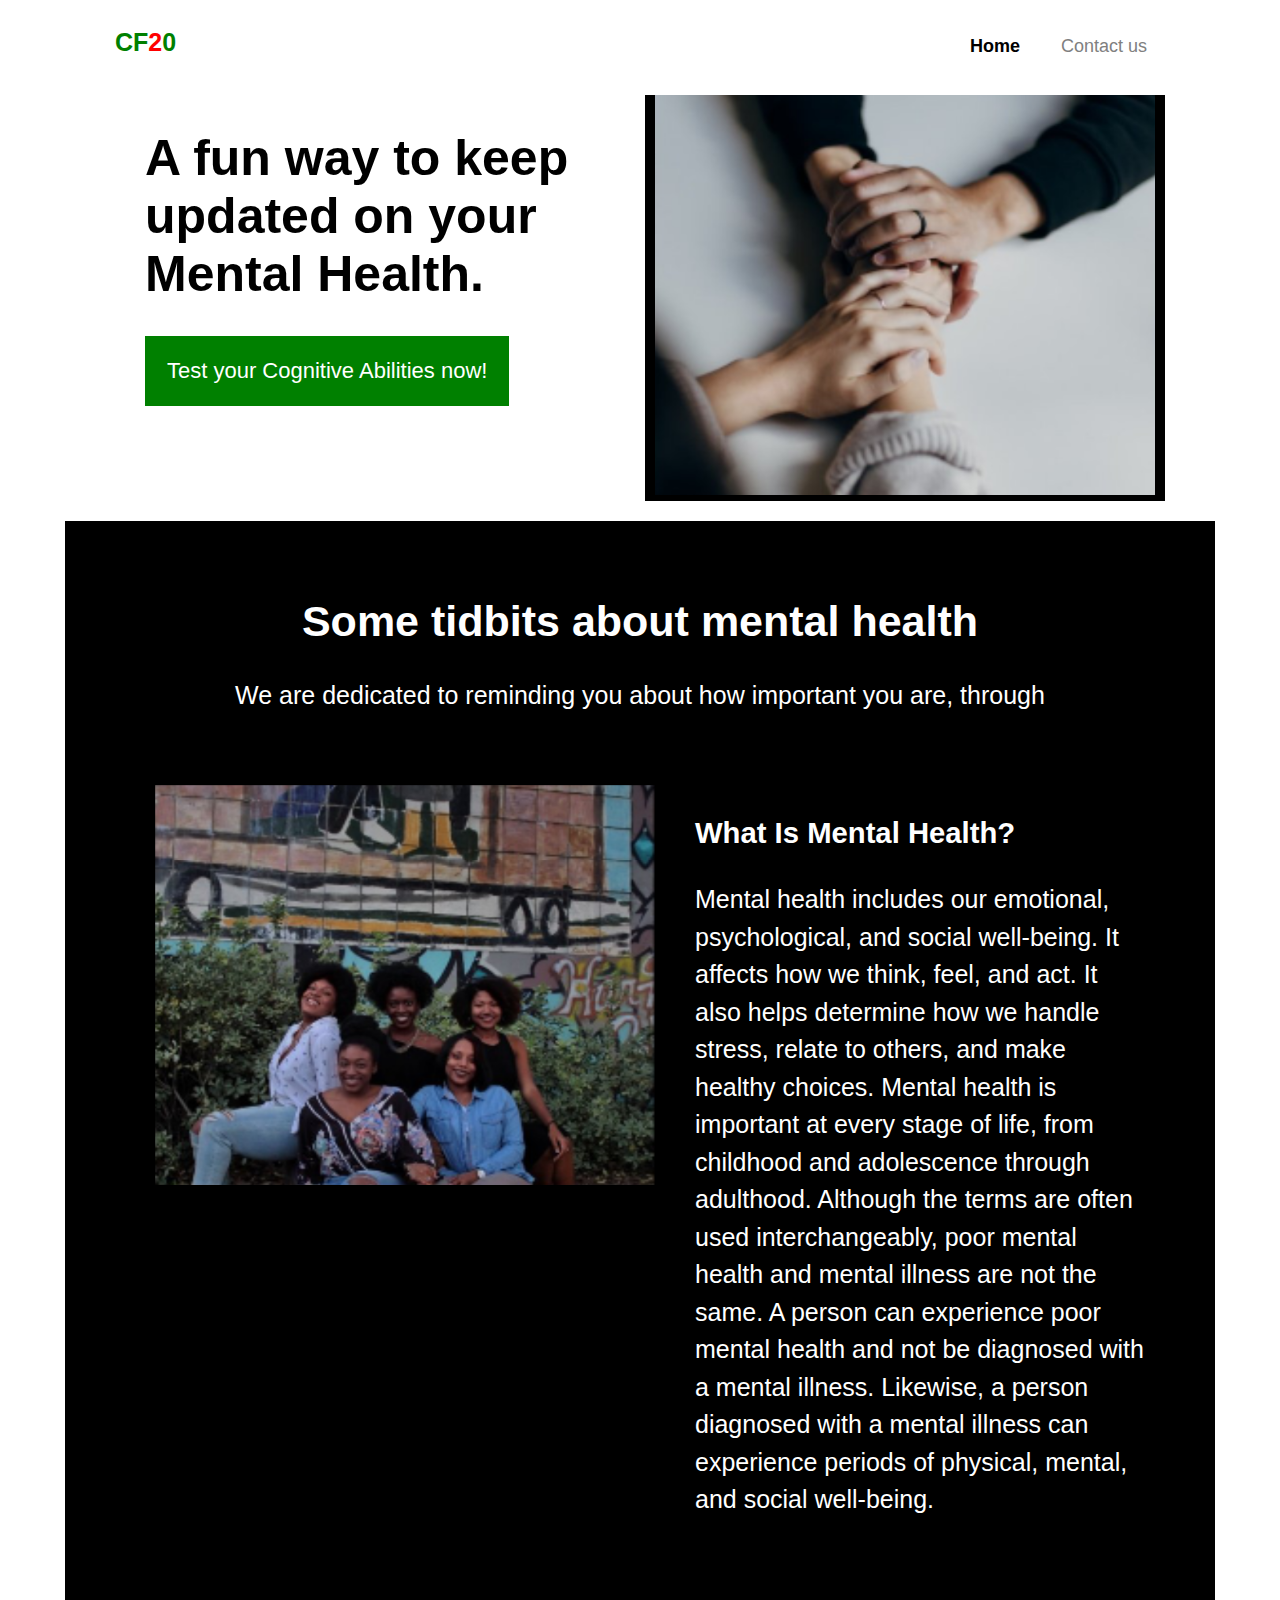
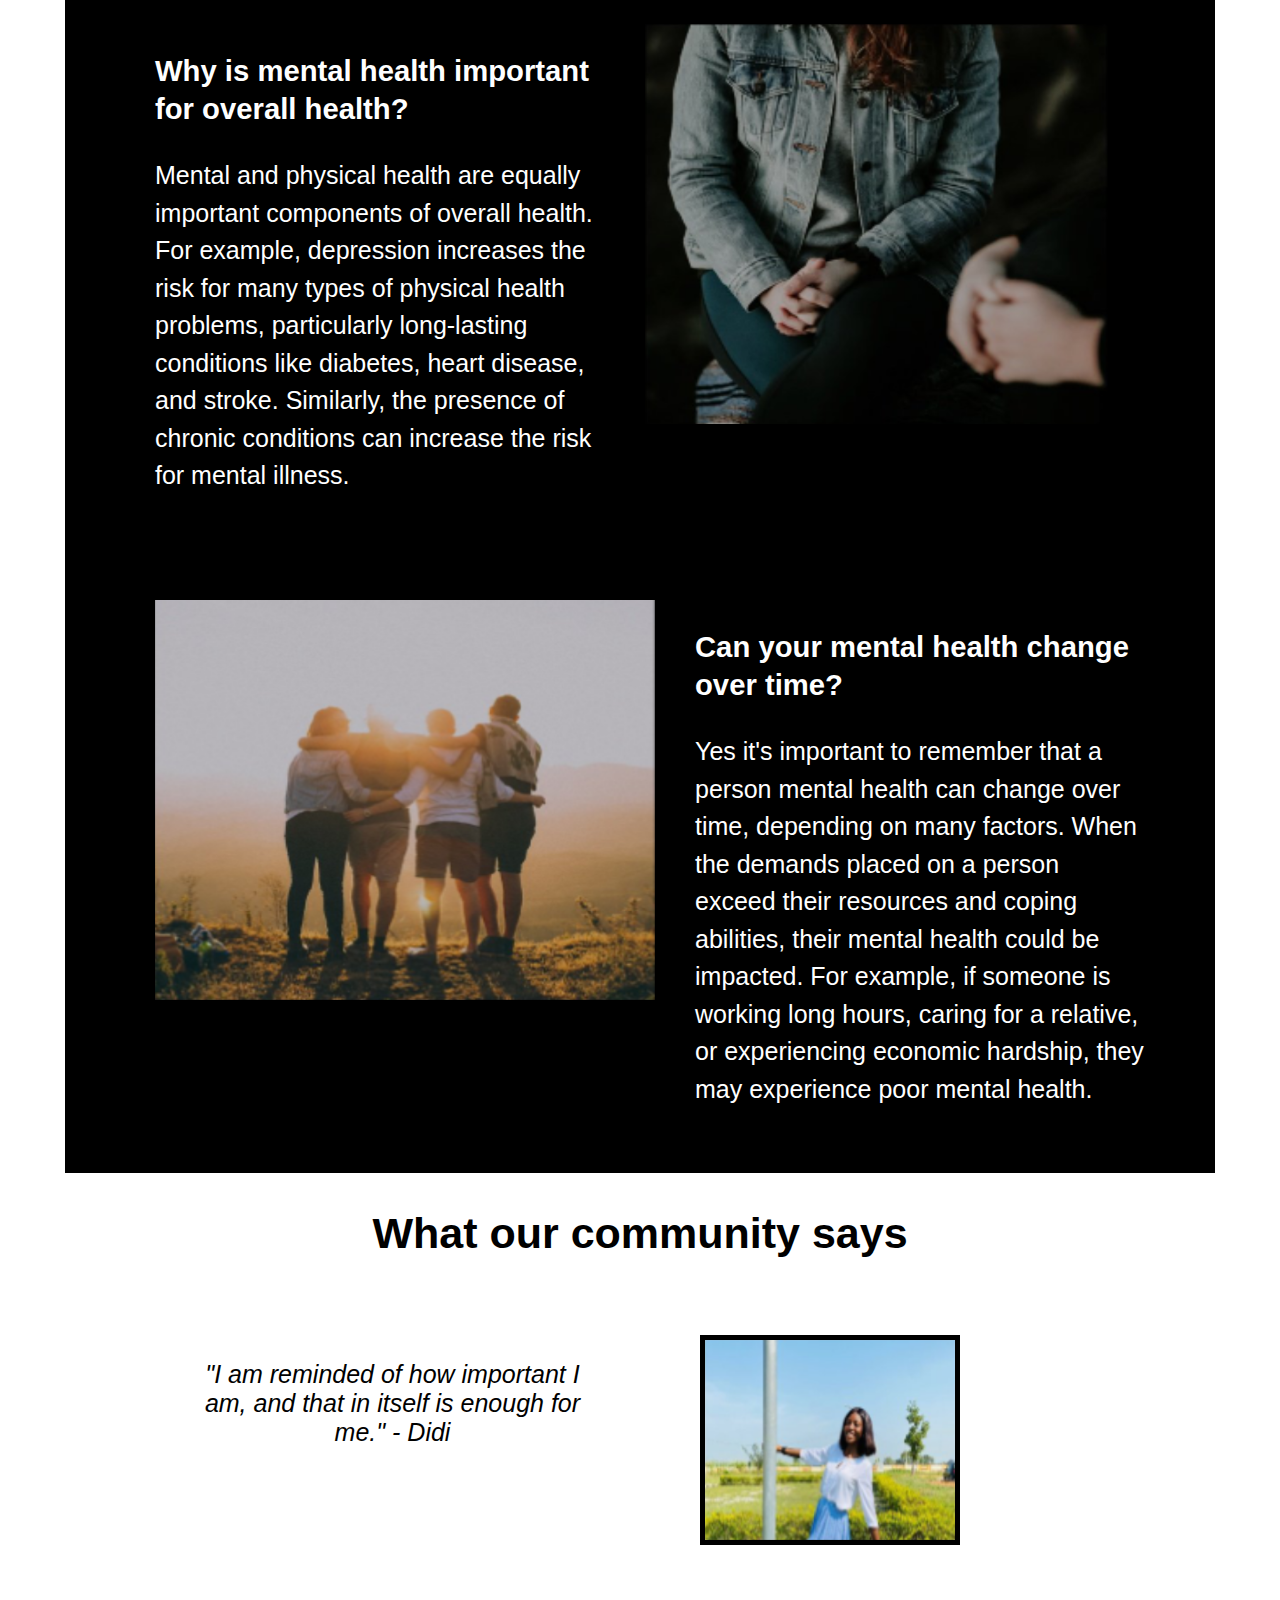
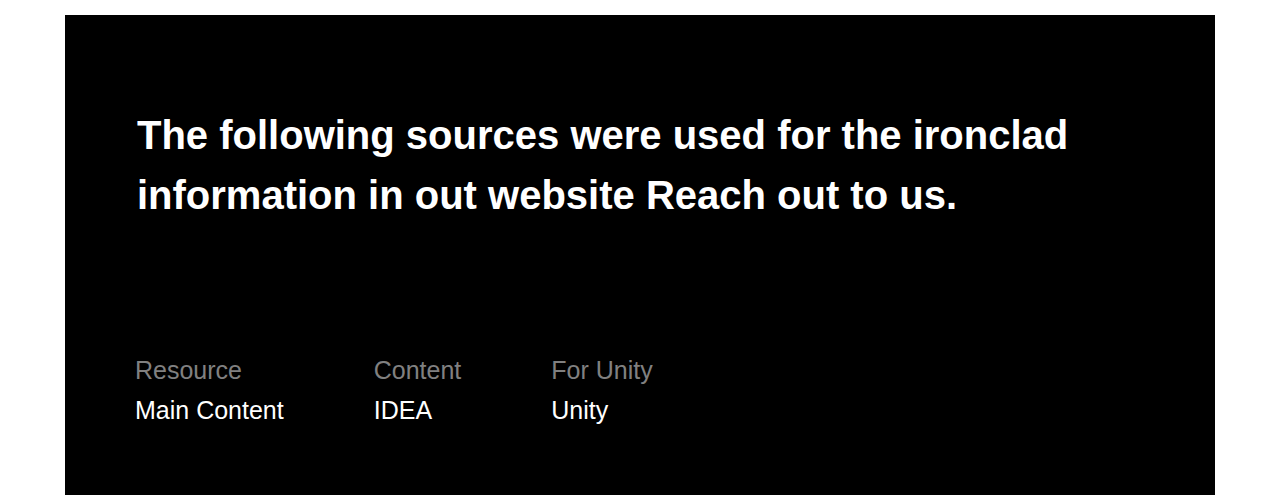
==== index.html @ 5b13e4c3 "Update index.html" ====
<!DOCTYPE html>
<html lang="en">
<head>
    <meta charset="UTF-8">
    <meta http-equiv="X-UA-Compatible" content="IE=edge">
    <meta name="viewport" content="width=device-width, initial-scale=1.0">
    <link rel="stylesheet" href="style.css">
    <title>Mental health Webpage</title>
</head>
<body>
    <!-- just basic comment for branch testing-->
    <div id="container">
        <div id="white-background">
            <!--beginning of nav-->
            <nav>
                <p  id="logo">CF<span style="color: red;">2</span>0</p>
                <ul>
                    <li><a href="#" target="_blank" id="trgt">Home</a> </li>
                    <li><a href="#" target="_blank">Contact us</a> </li>
                </ul>
            </nav> 
            <!--end of nav-->
            <!--header-->
            <header>
                <article>
                    <h1>A fun way to
                        keep updated on your<br>
                        Mental Health.</h1>
                    <div class="join-com"> <a href="# link here " target="_blank"><p> Test your Cognitive Abilities now! </p> </a></div>
                </article>
                <article class="black"> <img src="images/peoplehands.png" alt=""></article>
            </header>
            <!--header end-->
        </div>
       <main>
            <!--fist section-->
            <div id="first-section">
                <h2>Some tidbits about mental health</h2>
                <p> We are dedicated to reminding you about how important you are, through</p>
            </div>
            <!--end of first section-->
            <!--second section-->
            <section>
                <article>
                    <img src="images/people.png" alt="people together">
                </article>
                <article>
                    <h3>What Is Mental Health?</h3>
                <p> Mental health includes our emotional, psychological, and social well-being. It affects how we think, feel, and act. It also helps determine how we handle stress, relate to others, and make healthy choices. Mental health is important at every stage of life, from childhood and adolescence through adulthood. Although the terms are often used interchangeably, poor mental health and mental illness are not the same. A person can experience poor mental health and not be diagnosed with a mental illness. Likewise, a person diagnosed with a mental illness can experience periods of physical, mental, and social well-being. </p>
                </article>
            </section>
            <!--end of second section-->
            <!--third section-->
            <section>
                <article>
                    <h3> Why is mental health important for overall health?</h3>
                    <p> Mental and physical health are equally important components of overall health. For example, depression increases the risk for many types of physical health problems, particularly long-lasting conditions like diabetes, heart disease, and stroke. Similarly, the presence of chronic conditions can increase the risk for mental illness.</p>
                </article>
                <article>
                    <img src="images/hand.png" alt="people laughing">
                </article>
            </section>
            <!--end of third section-->
            <!--fourth section-->
            <section>
                <article>
                    <img src="images/sunshine people.png" alt="people together in sunrise">
                </article>
                <article>
                    <h3>Can your mental health change over time?</h3>
                <p>Yes it's important to remember that a person mental health can change over time, depending on many factors. When the demands placed on a person exceed their resources and coping abilities, their mental health could be impacted. For example, if someone is working long hours, caring for a relative, or experiencing economic hardship, they may experience poor mental health.</p>
                </article>
            </section>
            <!--end of fourth section-->
            </main>
            <!--begining of fifth section-->
            <div id="fifth-section">
                <h2> What our community says</h2> <br>
                <section>
                    <article>
                        <blockquote>
                            <p> <em> "I am reminded of how important I am, and that in itself is enough for me." - Didi</em></p>
                        </blockquote>
                    </article>
                    <article>
                        <div id="small-black">
                            <img src="images/girl.png" alt="girl">
                        </div>
                    </article>
                </section>
            </div>
            <!--end of fifth-section-->
            <!--footer-->
            <footer>
                <form action="#">
                    <legend>
                        <p>The following sources were used for the ironclad information in out website
                        Reach out to us.</p> </legend>
                        
                </form>
                <section>
                    <article>
                        <ul>
                            <li id="grey">Resource</li>
                            <li><a href="https://www.cdc.gov/">Main Content</a></li>
                        </ul>
                    </article>
                    <article>
                        <ul>
                            <li id="grey">Content</li>
                            <li><a href="https://humanbenchmark.com/"> IDEA </a></li>
                        </ul>
                    </article>
                    <article>
                        <ul>
                            <li id="grey">For Unity</li> 
                            <li><a href="https://unity.com/" target = "_blank"  onMouseOver="this.style.color='#0F0'" onMouseOut="this.style.color='#00F'">Unity</a></li>
                        </ul>
                    </article>
                </section>
            </footer>
    </div>
</body>
</html>
---- style.css ----
*
*::before
*::after{
    padding: 0;
    margin: 0;
}

#container{
    width: 1150px;
    margin:auto;
    background-color: white;
    font-family: Helvetica, Arial, sans-serif;
    font-size: 18px;
    color: black;
}
nav{
    display: flex;
    justify-content: space-between;
    font-size: 18px;
    color: green;
    padding: 0px 50px;
}
#logo{
    font-weight: bolder;
    font-size: 25px;
    margin: 20px 0 0 0;
}
nav ul{
    padding: 10px 0 0 0;
    list-style: none;
}
nav li{
    display: inline;
    padding: 1em;
}
a{
    text-decoration: none;
    color: grey;
}
nav a:hover{
    color: black;
}
#trgt{
    color: black;
    font-weight:bold;
}
.join-com p{
    color: white;
    background-color: green;
    padding: 1em;
    margin-right:1em ;
    width: fit-content;
}

.join-com p:hover{
    background-color: rgb(3, 83, 3);
}

header{
    display: flex;
    font-size: 22px;
    padding:20px 50px 20px 70px ;
}
img{
    width: 500px;
    height: 400px;
}
header article{
    padding: 0 10px;
}
h1{
    font-size: 50px;  
}
.black{
    height: fit-content;
    background-color: black;
}
main{
    width: 1150px;
    background-color: black;
    color: white;
    font-size: 25px;
    padding-top: 30px;
}
#first-section{
    padding: 10px;
    text-align: center;
}
h2{
    font-size: 43px;
}
section{
    display: flex;
    padding:20px 50px 20px 70px;
}
main article{
    padding: 20px;
    line-height: 1.5em;
}
#fifth-section{
    background-color: white;
    color: black;
    text-align: center;
}
#fifth-section article{
    width: 500px;
    font-size: 25px;
    padding:0 20px 50px 20px;
}
#small-black{
    background-color: black;
    width: fit-content;
    height: fit-content;
    line-height: 0;
    margin-left: 30px;
    padding: 5px;
}
#fifth-section img{
    width: 250px;
    height: 200px;
}
footer{
    width: 1150px;
    background-color: black;
    color: white;
    font-size: 25px;
    padding-top: 30px;
}
form{
    font-size: 40px;
    font-weight: bold;
    line-height: 1.5em;
    padding:20px 50px 20px 70px;
}
input{
    width: 550px;
    height: 50px;
    padding: 0 10px;
}
footer a{
    color: white;
}
footer ul{
    list-style: none;
    line-height: 40px;
    
    padding: 20px 90px 20px 0;
}
#grey{
    color: grey;
}
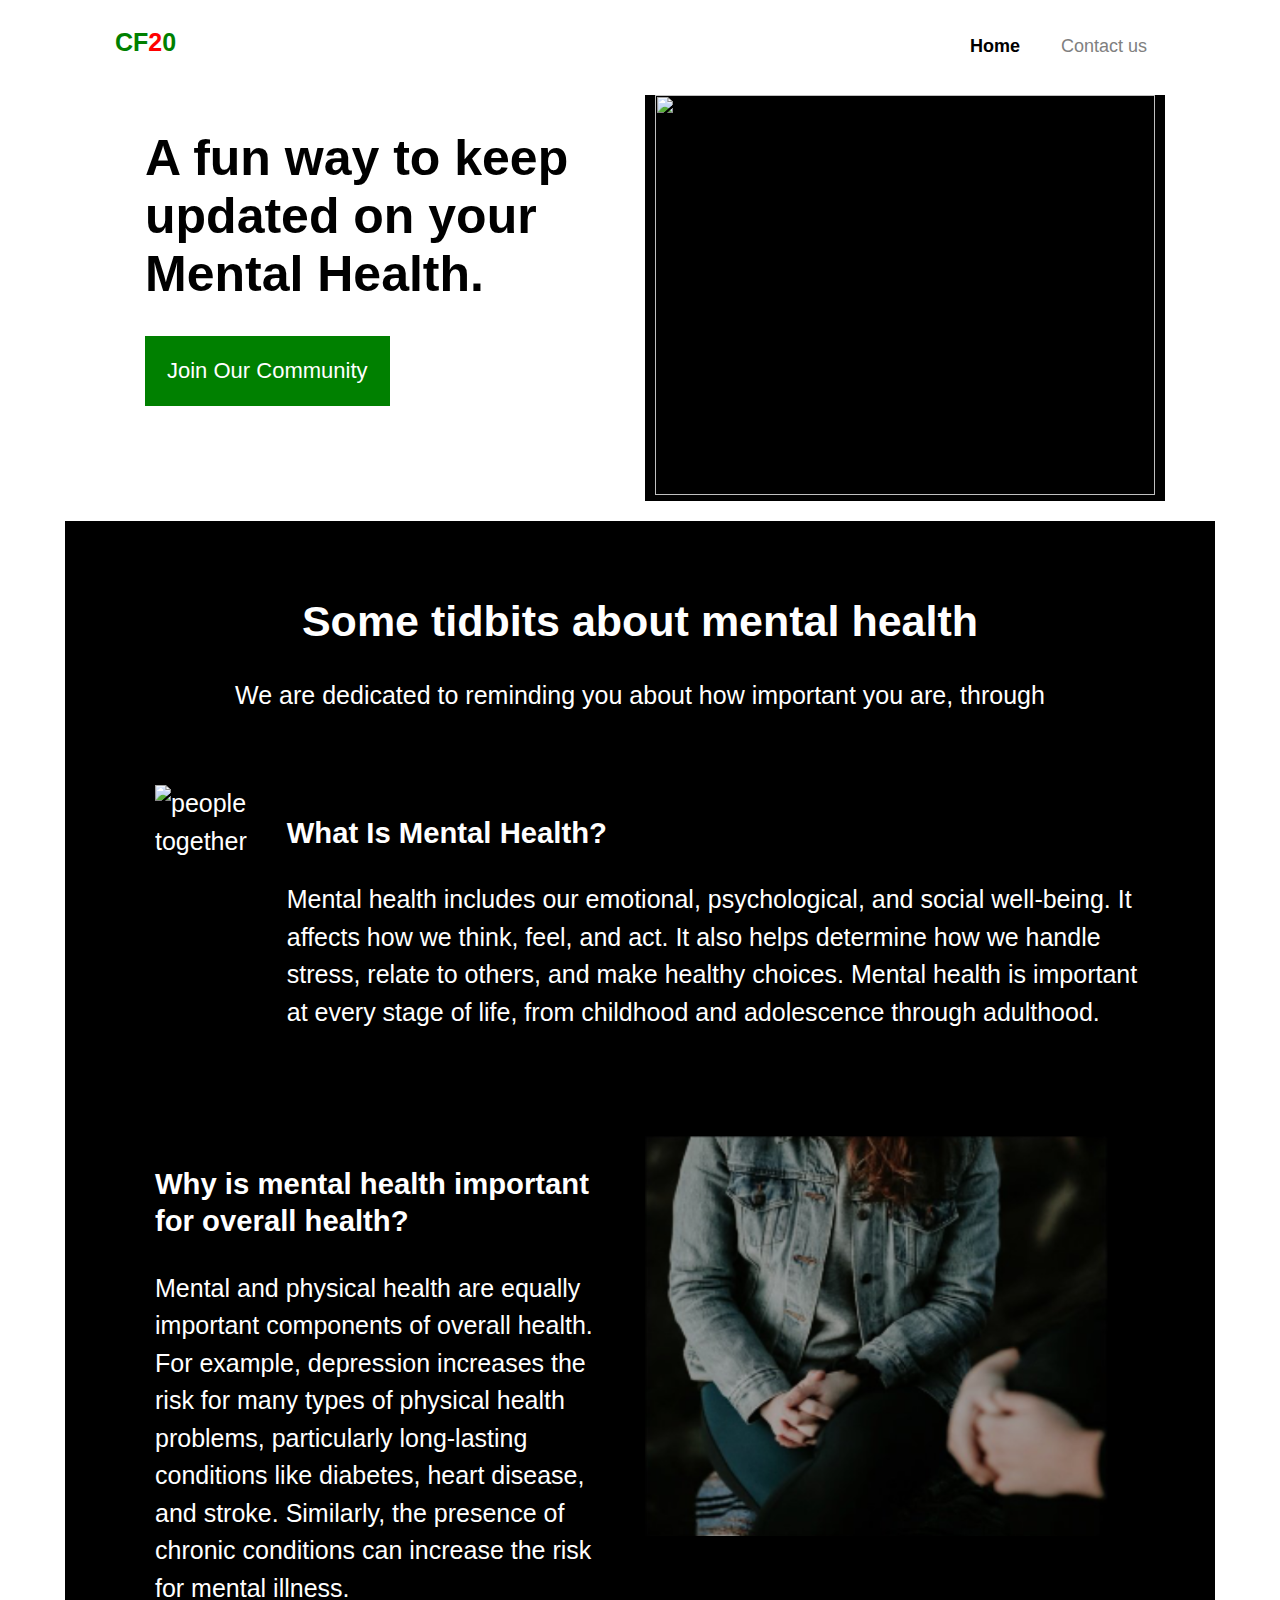
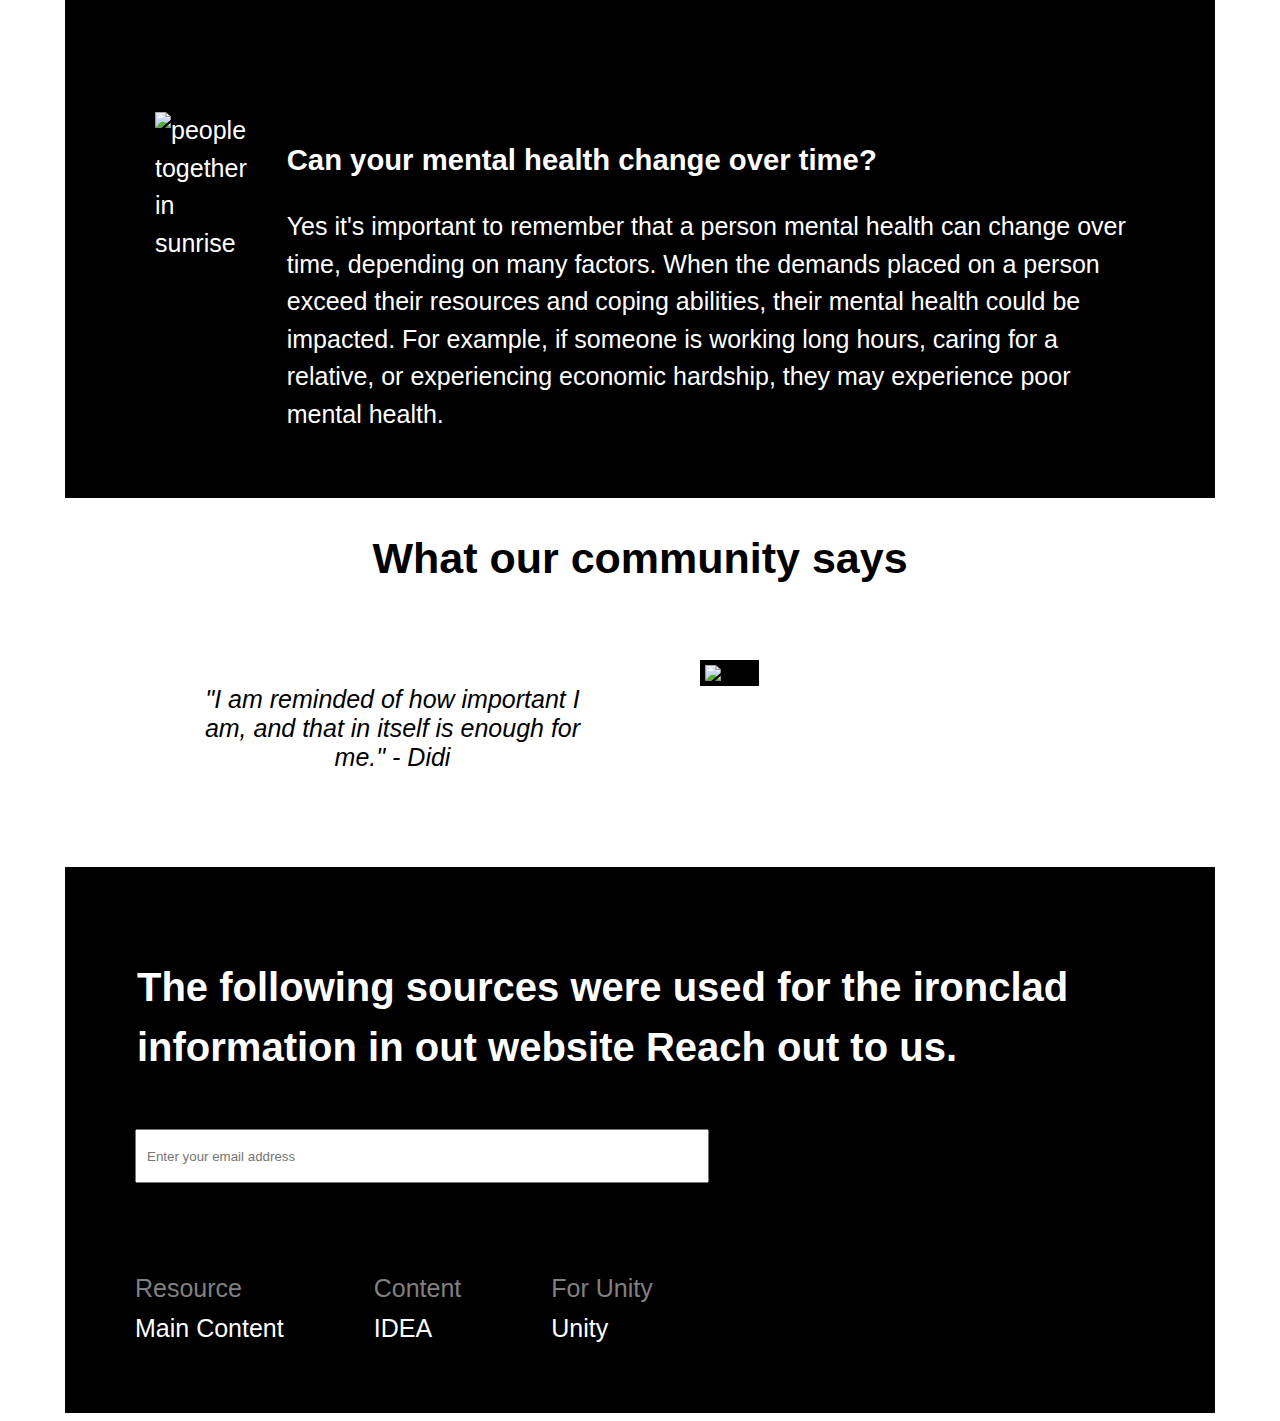
==== commit 4c80a150: "lengerg" ====
--- a/index.html
+++ b/index.html
@@ -5,6 +5,7 @@
     <meta http-equiv="X-UA-Compatible" content="IE=edge">
     <meta name="viewport" content="width=device-width, initial-scale=1.0">
     <link rel="stylesheet" href="style.css">
+    <link rel="stylesheet" type="text/css" href="animate.css">
     <title>Mental health Webpage</title>
 </head>
 <body>
@@ -26,7 +27,7 @@
                     <h1>A fun way to
                         keep updated on your<br>
                         Mental Health.</h1>
-                    <div class="join-com"> <a href="# link here " target="_blank"><p> Test your Cognitive Abilities now! </p> </a></div>
+                    <div class="join-com"> <a href="# link here " target="_blank"><p> Join Our Community</p> </a></div>
                 </article>
                 <article class="black"> <img src="images/peoplehands.png" alt=""></article>
             </header>
@@ -42,11 +43,11 @@
             <!--second section-->
             <section>
                 <article>
-                    <img src="images/people.png" alt="people together">
+                    <img src="images/images.webp" alt="people together">
                 </article>
                 <article>
                     <h3>What Is Mental Health?</h3>
-                <p> Mental health includes our emotional, psychological, and social well-being. It affects how we think, feel, and act. It also helps determine how we handle stress, relate to others, and make healthy choices. Mental health is important at every stage of life, from childhood and adolescence through adulthood. Although the terms are often used interchangeably, poor mental health and mental illness are not the same. A person can experience poor mental health and not be diagnosed with a mental illness. Likewise, a person diagnosed with a mental illness can experience periods of physical, mental, and social well-being. </p>
+                <p> Mental health includes our emotional, psychological, and social well-being. It affects how we think, feel, and act. It also helps determine how we handle stress, relate to others, and make healthy choices. Mental health is important at every stage of life, from childhood and adolescence through adulthood. </p>
                 </article>
             </section>
             <!--end of second section-->
@@ -96,7 +97,7 @@
                     <legend>
                         <p>The following sources were used for the ironclad information in out website
                         Reach out to us.</p> </legend>
-                        
+                        <input type="text" name="email" id="email" placeholder="Enter your email address">
                 </form>
                 <section>
                     <article>
@@ -113,8 +114,8 @@
                     </article>
                     <article>
                         <ul>
-                            <li id="grey">For Unity</li> 
-                            <li><a href="https://unity.com/" target = "_blank"  onMouseOver="this.style.color='#0F0'" onMouseOut="this.style.color='#00F'">Unity</a></li>
+                            <li id="grey">For Unity</li>
+                            <li><a href="https://unity.com/">Unity</a></li>
                         </ul>
                     </article>
                 </section>
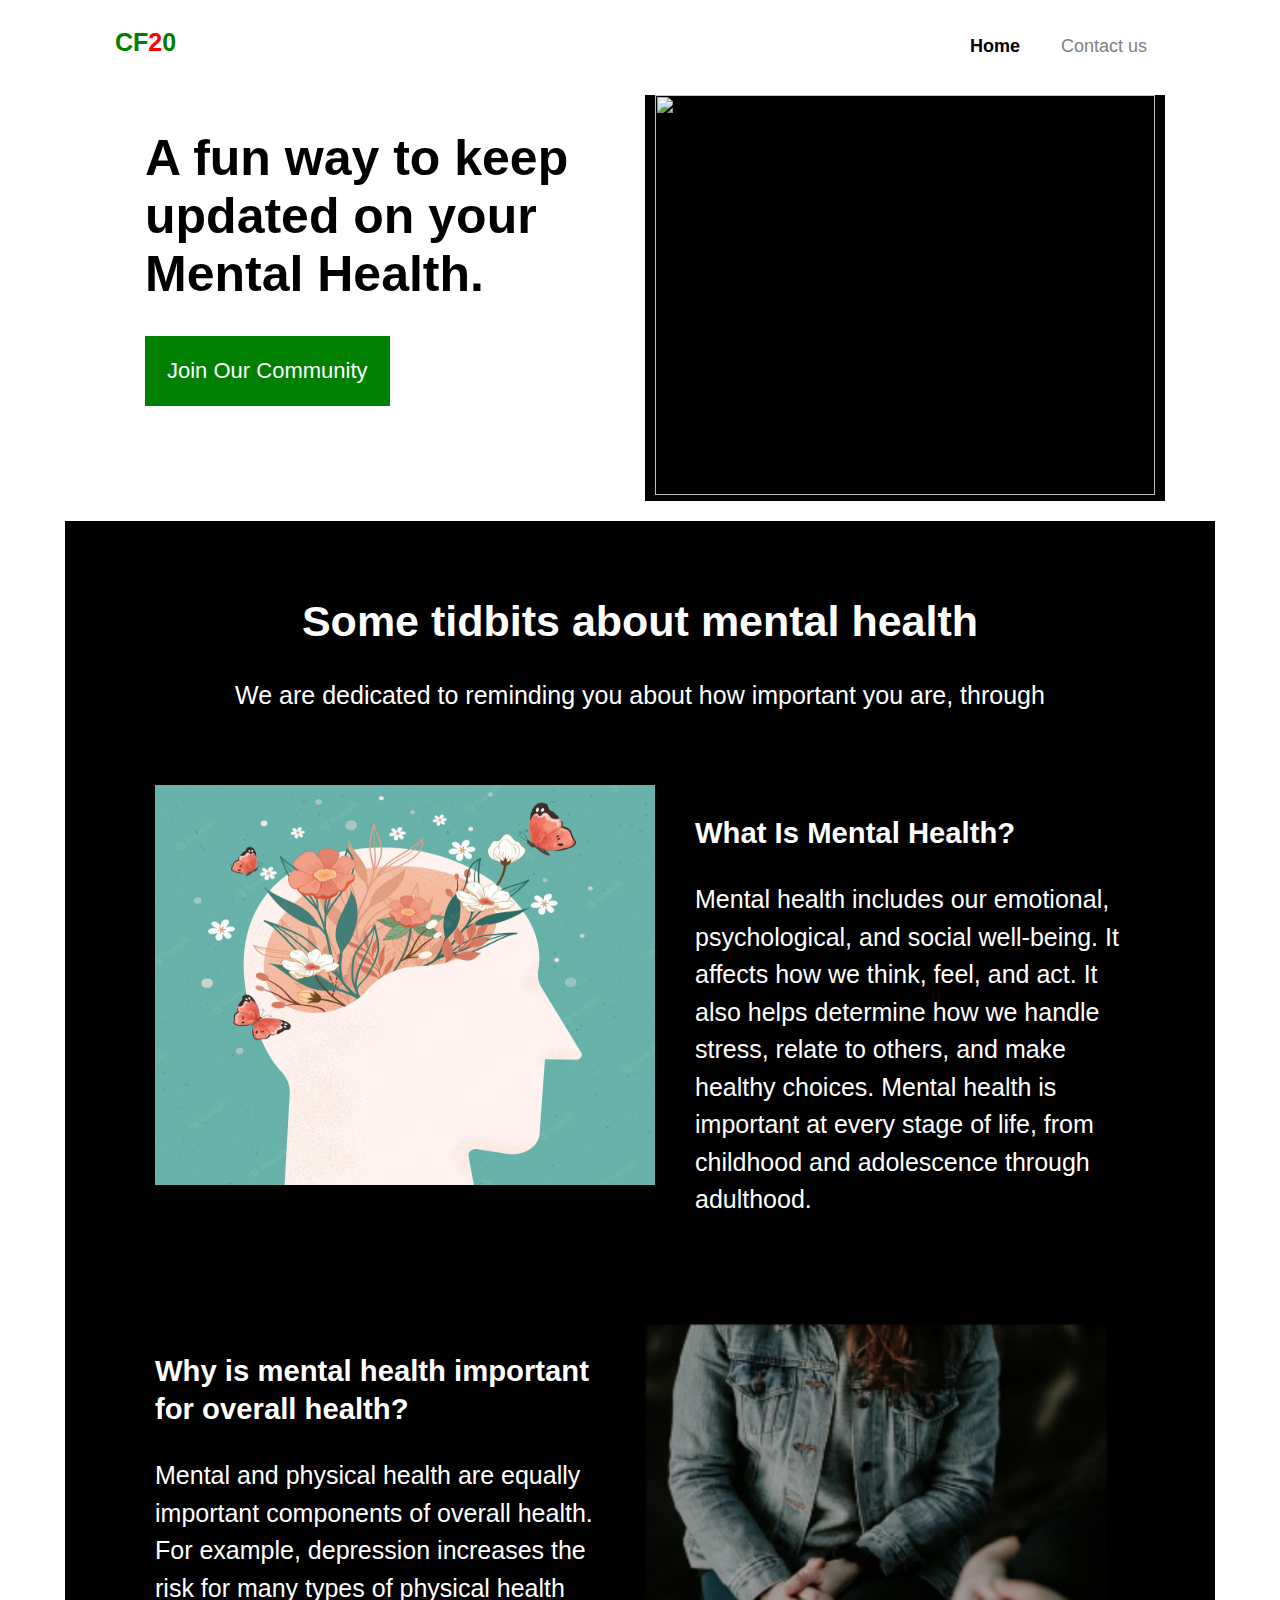
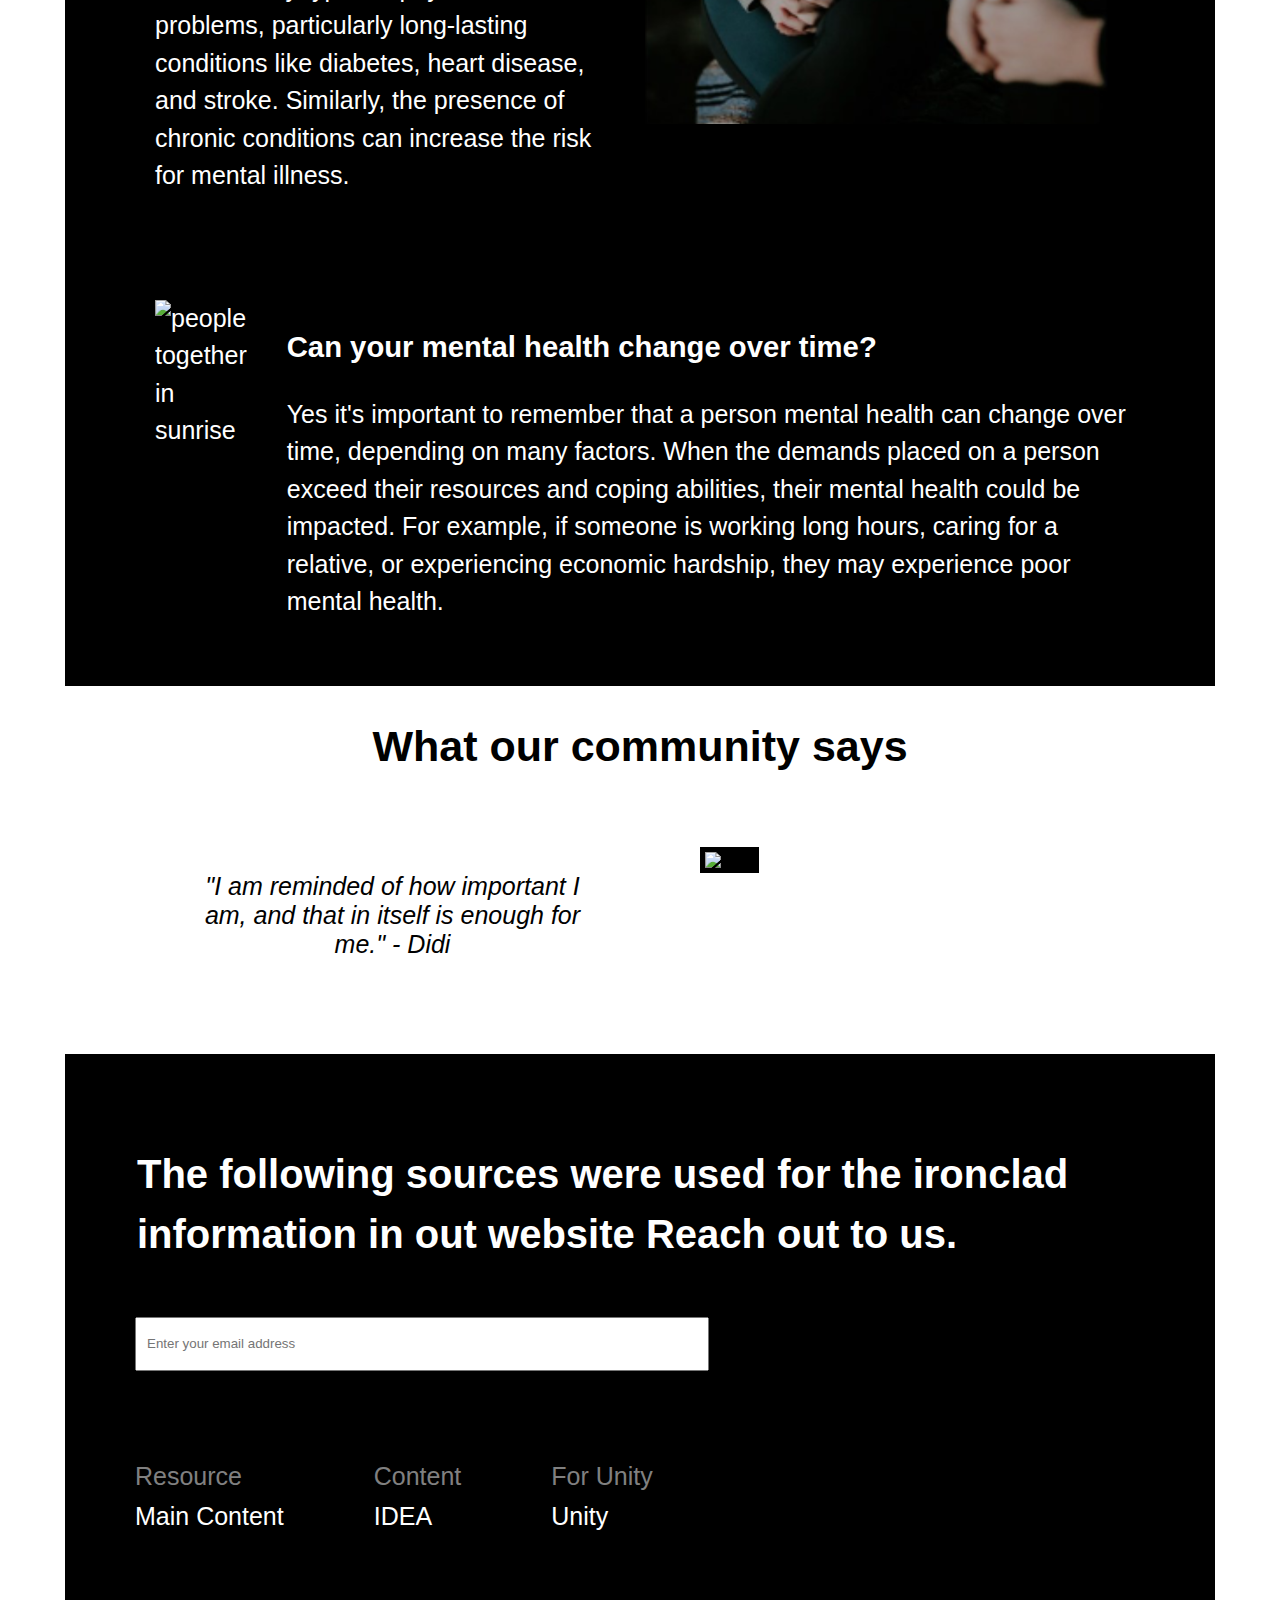
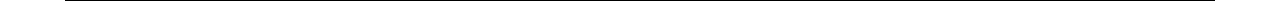
==== commit c6918d5c: "Saupt" ====
--- a/index.html
+++ b/index.html
@@ -29,7 +29,7 @@
                         Mental Health.</h1>
                     <div class="join-com"> <a href="# link here " target="_blank"><p> Join Our Community</p> </a></div>
                 </article>
-                <article class="black"> <img src="images/peoplehands.png" alt=""></article>
+                <article class="black"> <img src="image/istockphoto-1294477039-612x612.jpg" alt=""></article>
             </header>
             <!--header end-->
         </div>
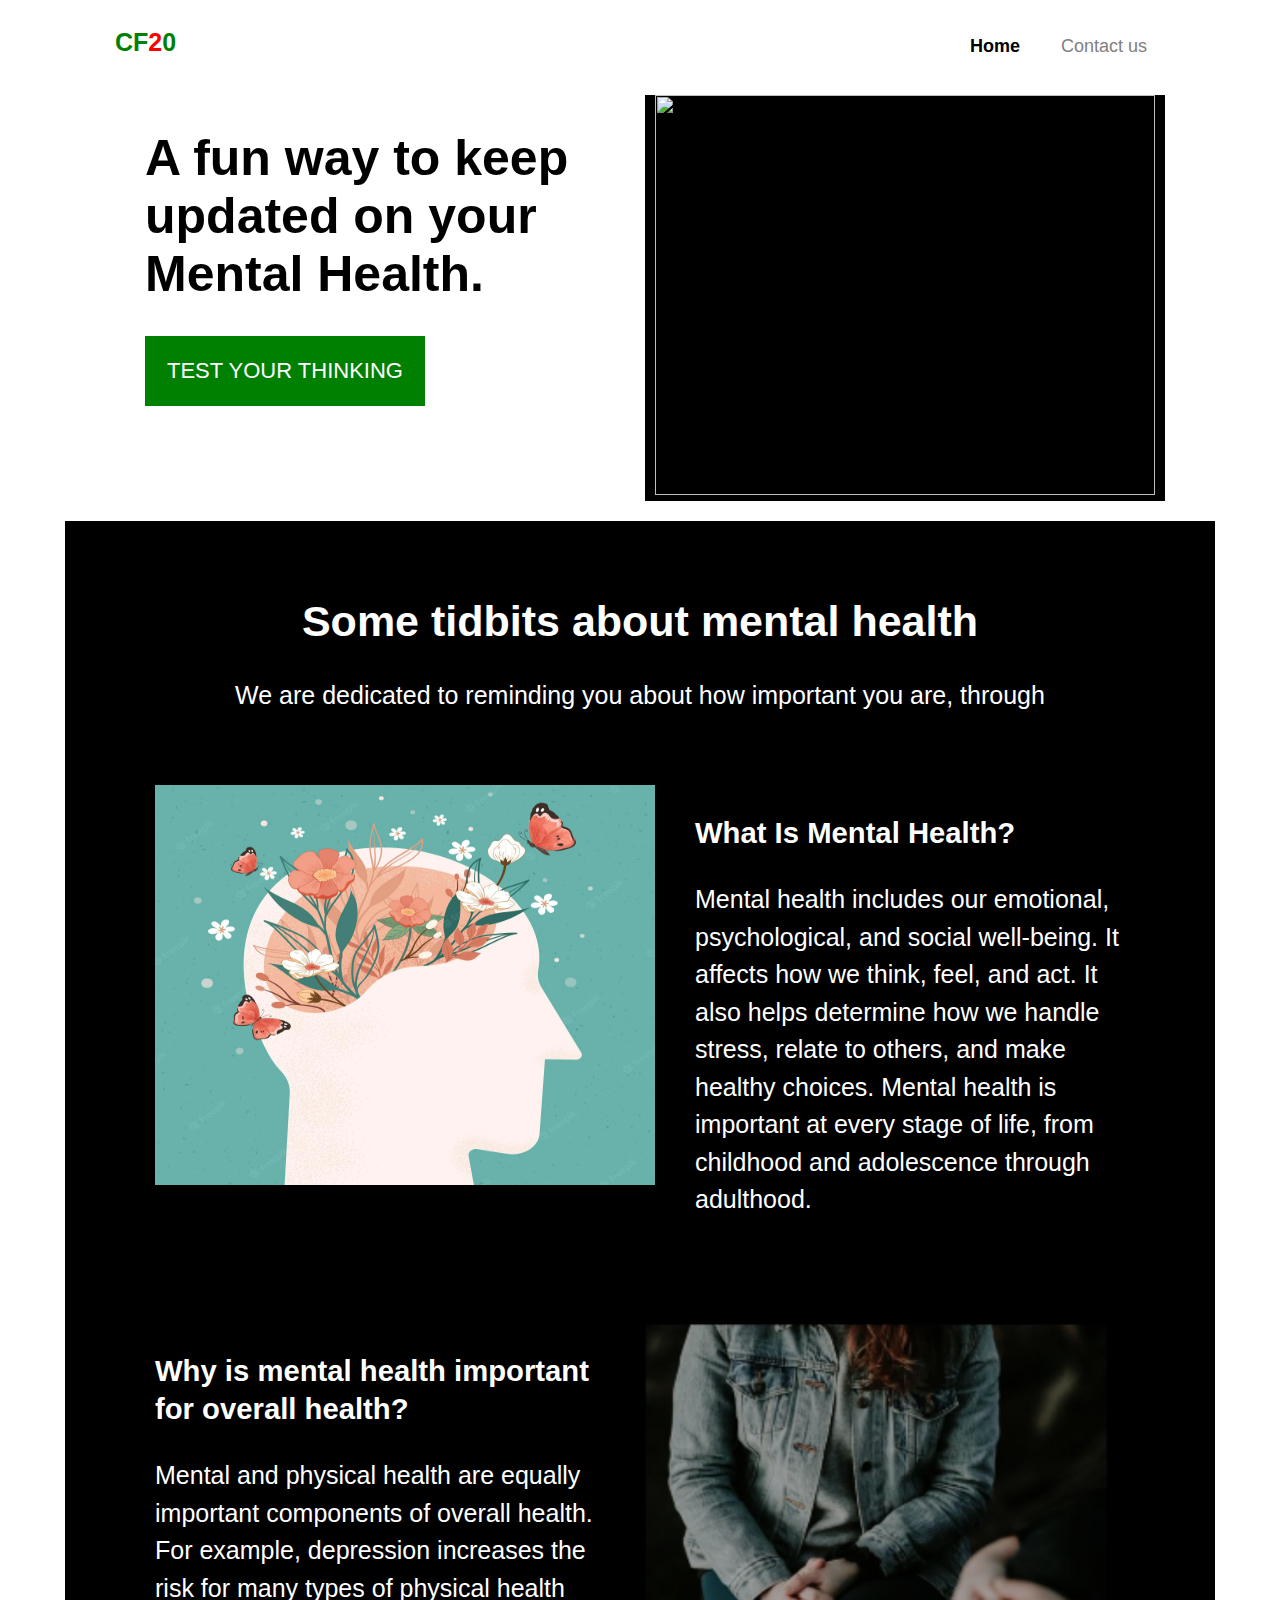
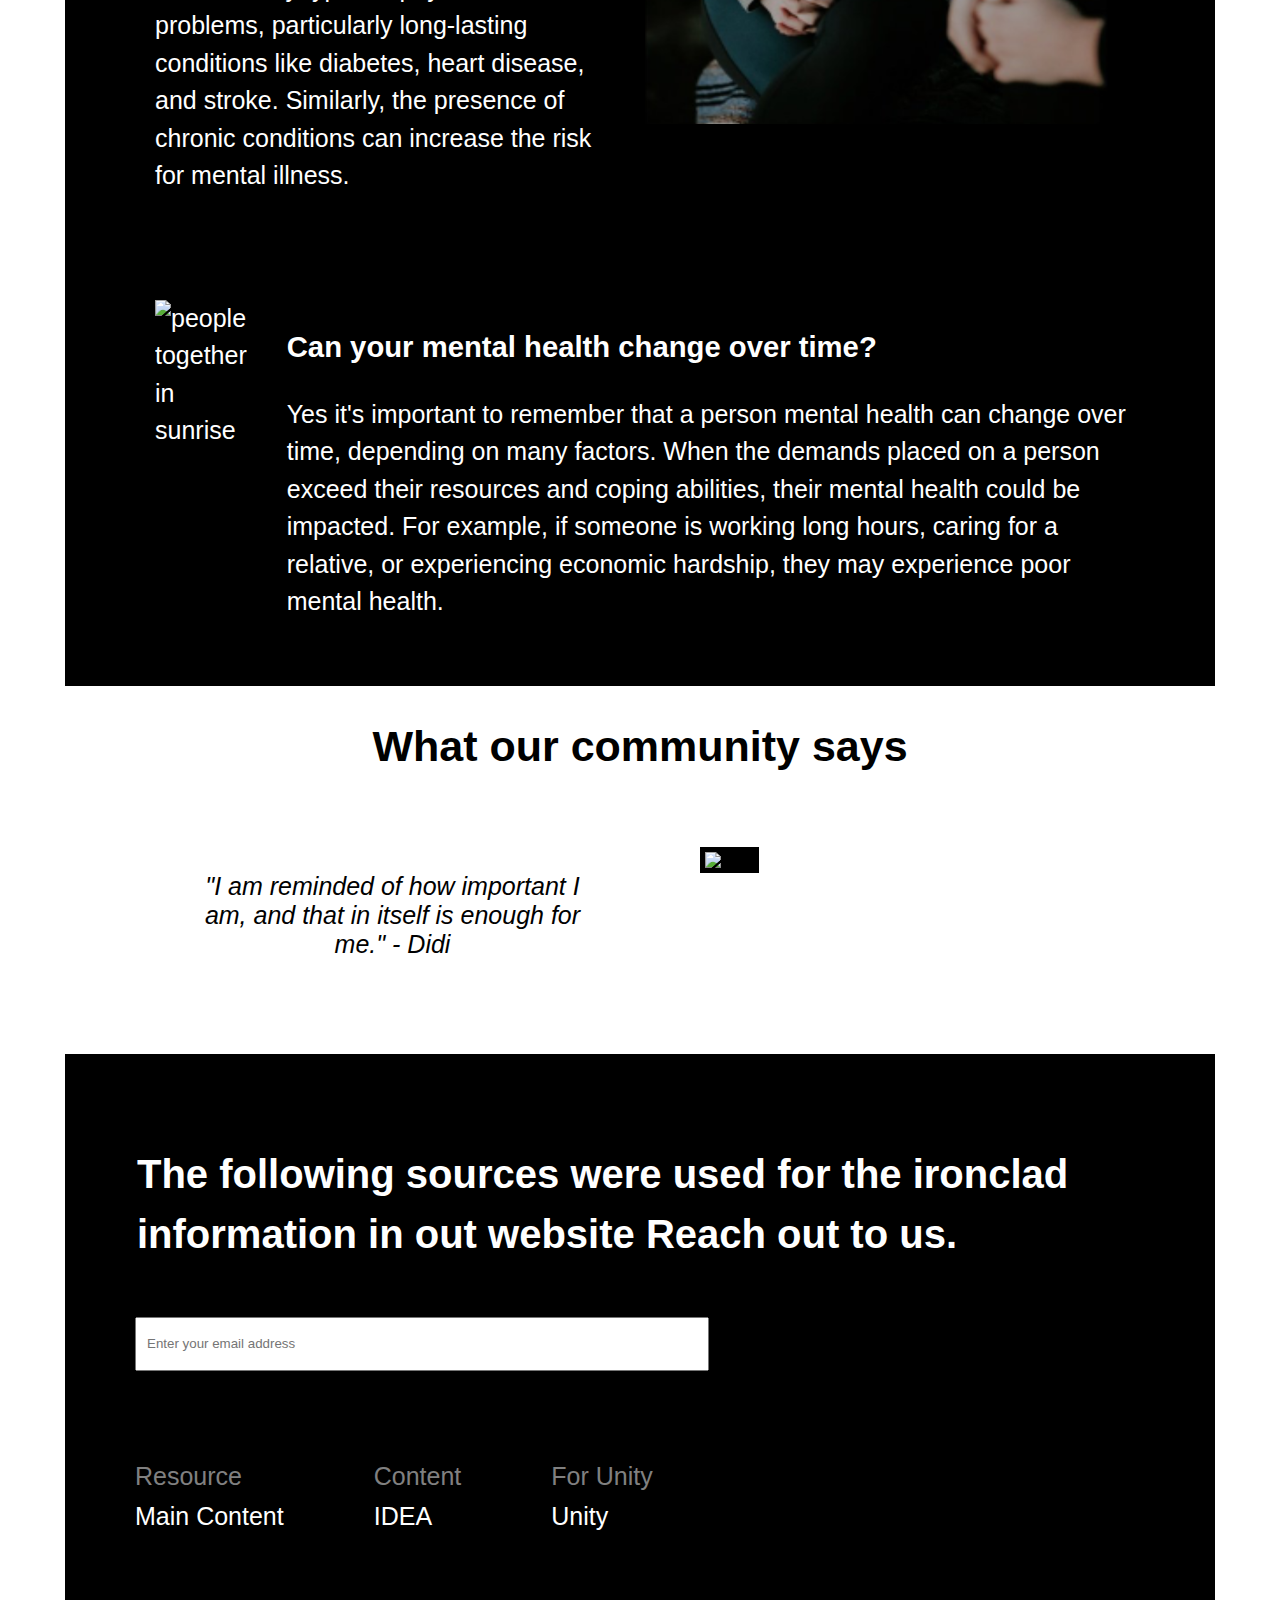
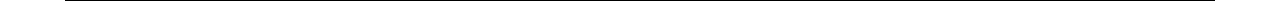
==== commit e28cd99e: "UPT" ====
--- a/index.html
+++ b/index.html
@@ -27,9 +27,9 @@
                     <h1>A fun way to
                         keep updated on your<br>
                         Mental Health.</h1>
-                    <div class="join-com"> <a href="# link here " target="_blank"><p> Join Our Community</p> </a></div>
+                    <div class="join-com"> <a href="# link here " target="_blank"><p> TEST YOUR THINKING</p> </a></div>
                 </article>
-                <article class="black"> <img src="image/istockphoto-1294477039-612x612.jpg" alt=""></article>
+                <article class="black"> <img src="images/istockphoto-1294477039-612x612.jpg alt=""></article>
             </header>
             <!--header end-->
         </div>
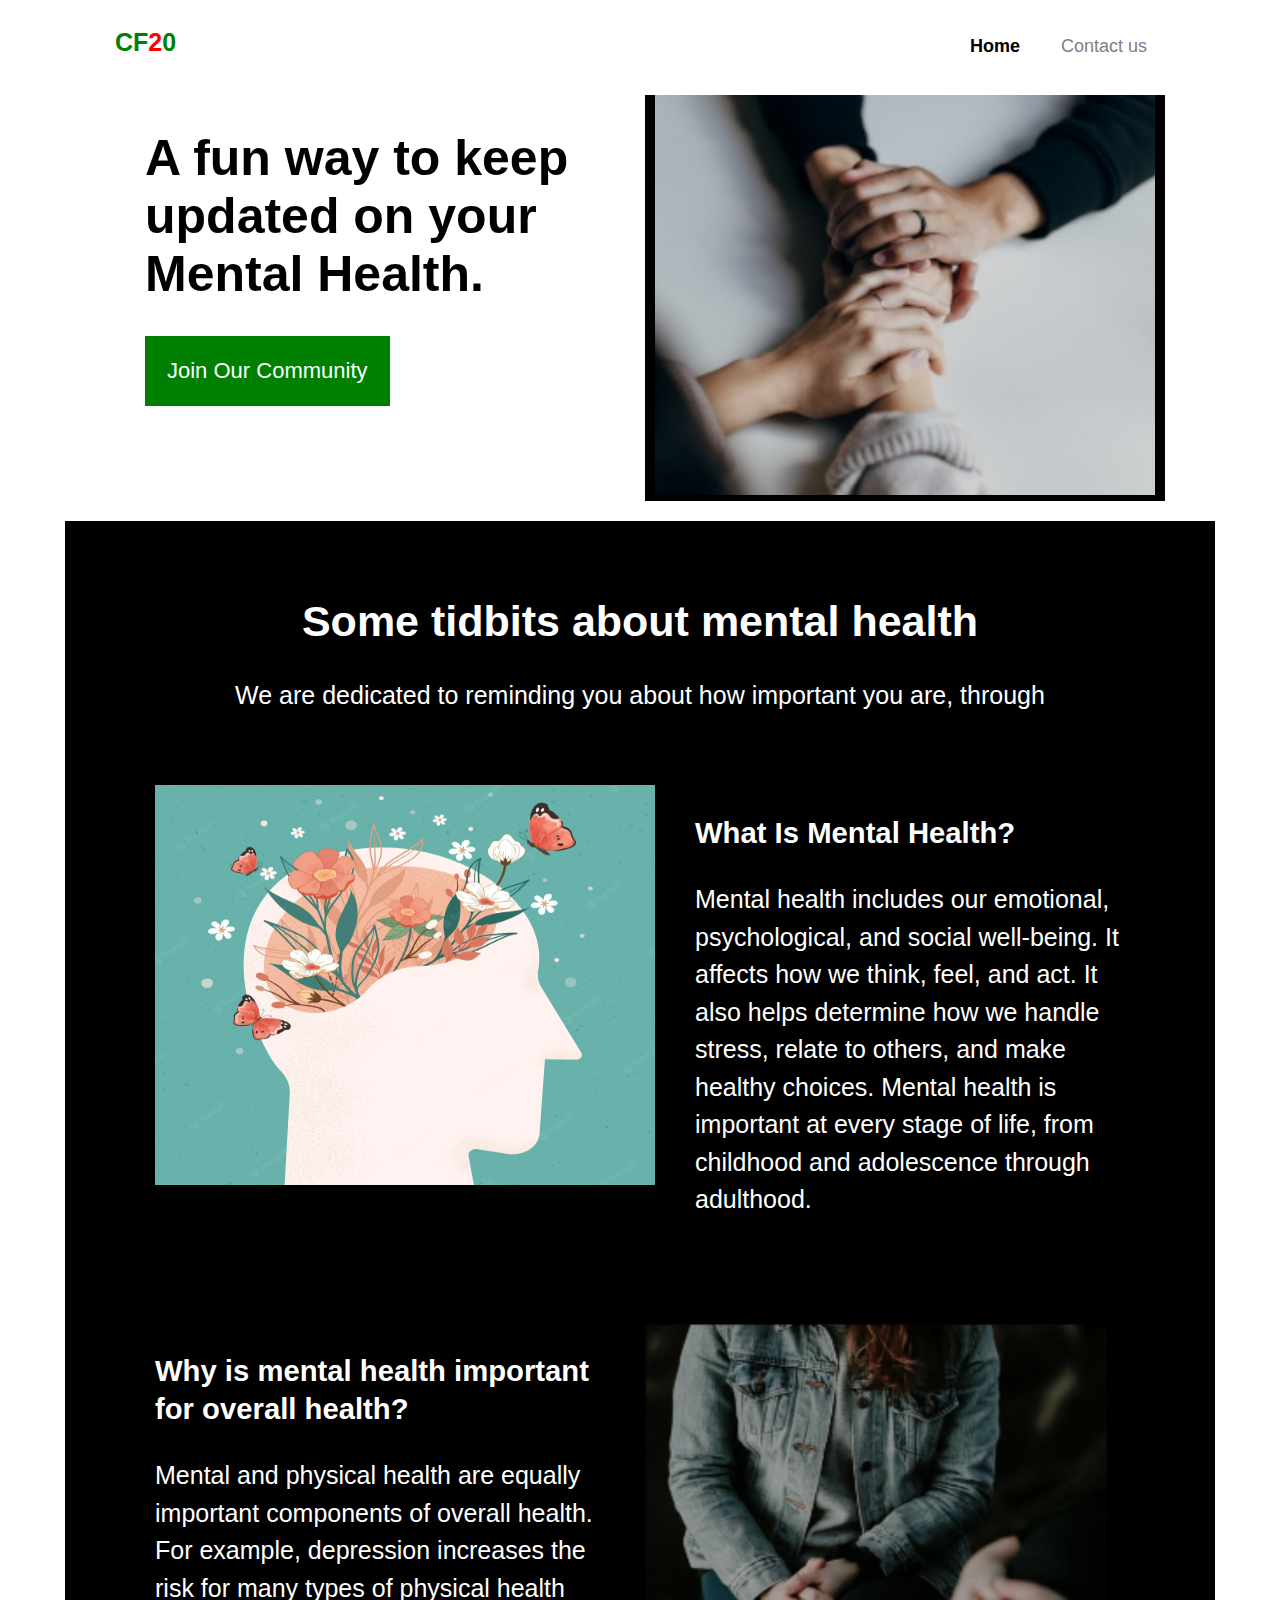
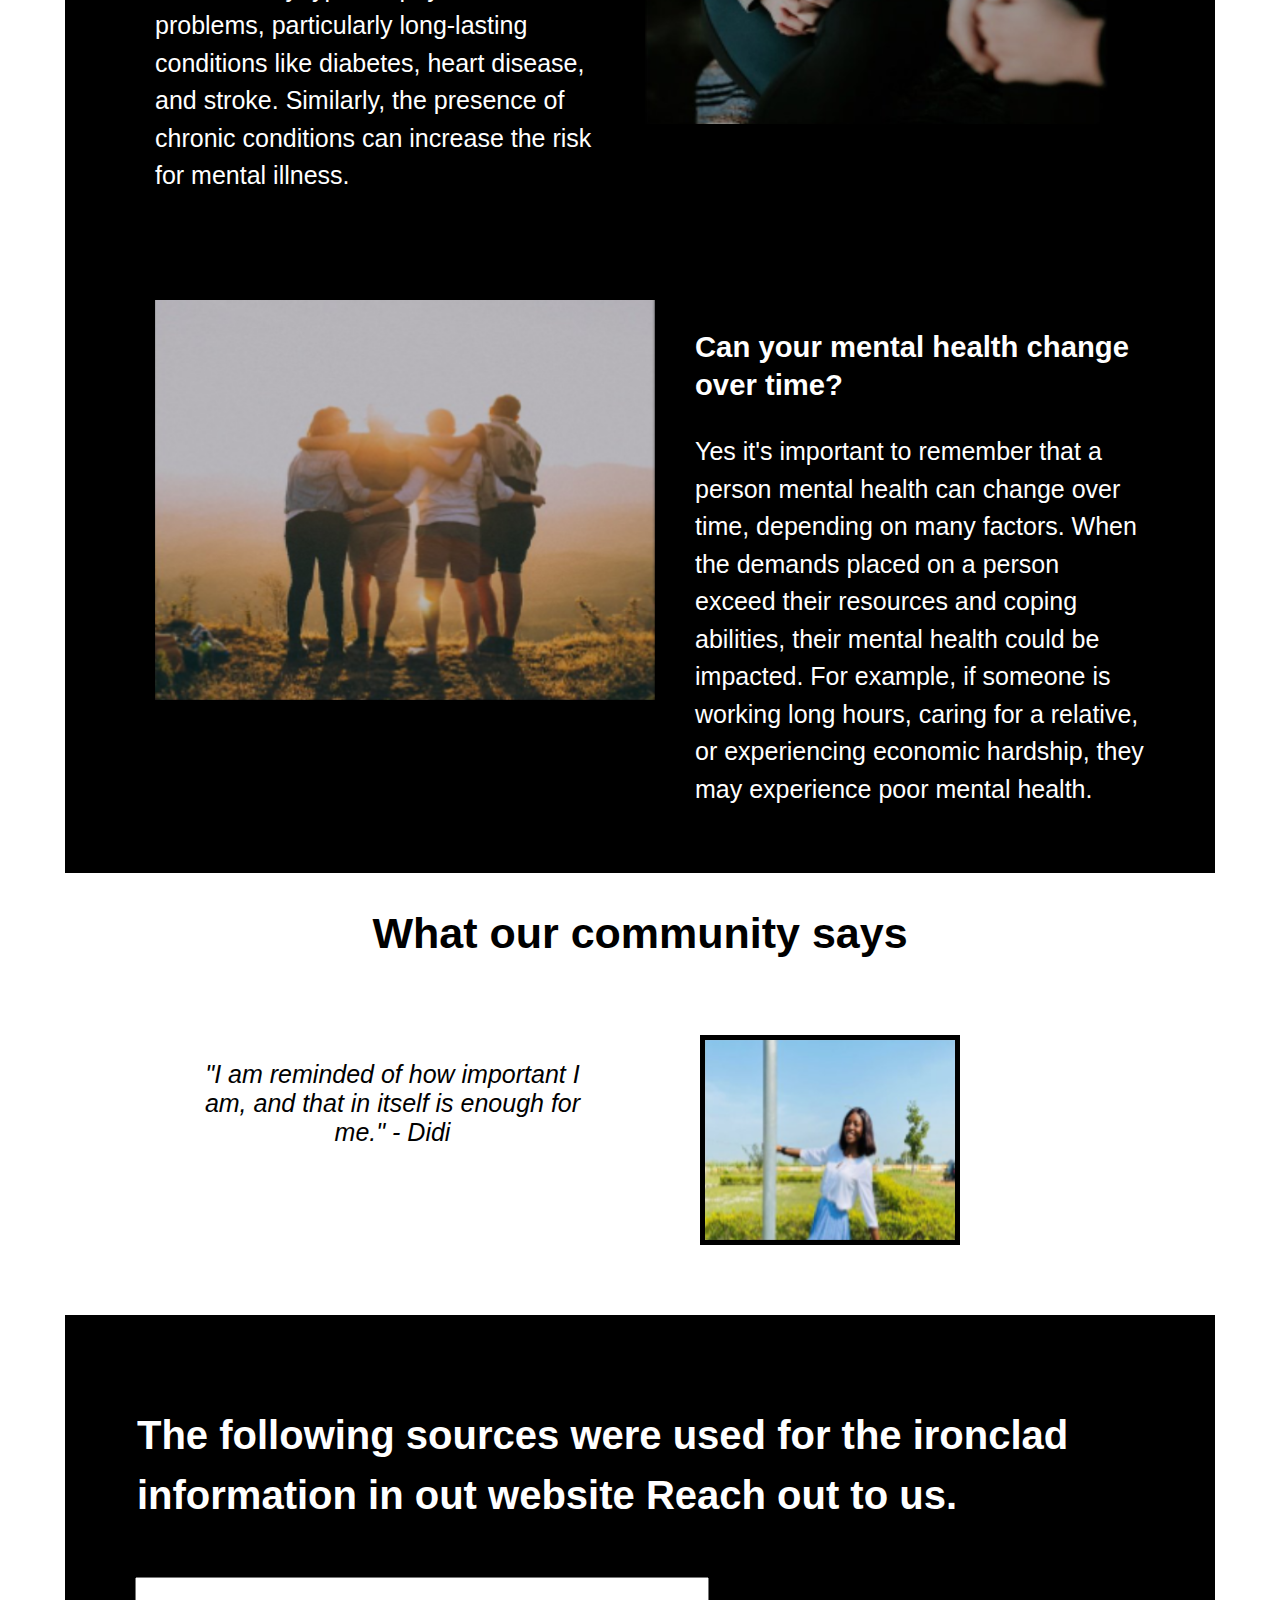
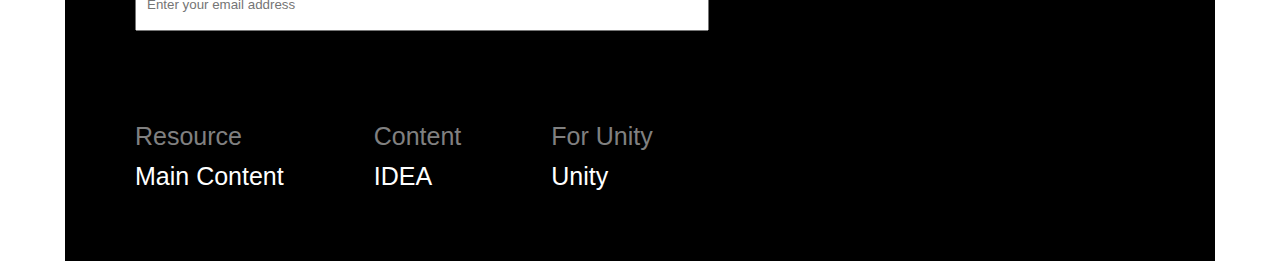
==== commit 0b346d01: "ADIIPO" ====
--- a/index.html
+++ b/index.html
@@ -27,9 +27,9 @@
                     <h1>A fun way to
                         keep updated on your<br>
                         Mental Health.</h1>
-                    <div class="join-com"> <a href="# link here " target="_blank"><p> TEST YOUR THINKING</p> </a></div>
+                    <div class="join-com"> <a href="# link here " target="_blank"><p> Join Our Community</p> </a></div>
                 </article>
-                <article class="black"> <img src="images/istockphoto-1294477039-612x612.jpg alt=""></article>
+                <article class="black"> <img src="images/peoplehands.png" alt=""></article>
             </header>
             <!--header end-->
         </div>
@@ -122,4 +122,4 @@
             </footer>
     </div>
 </body>
-</html>
+</html>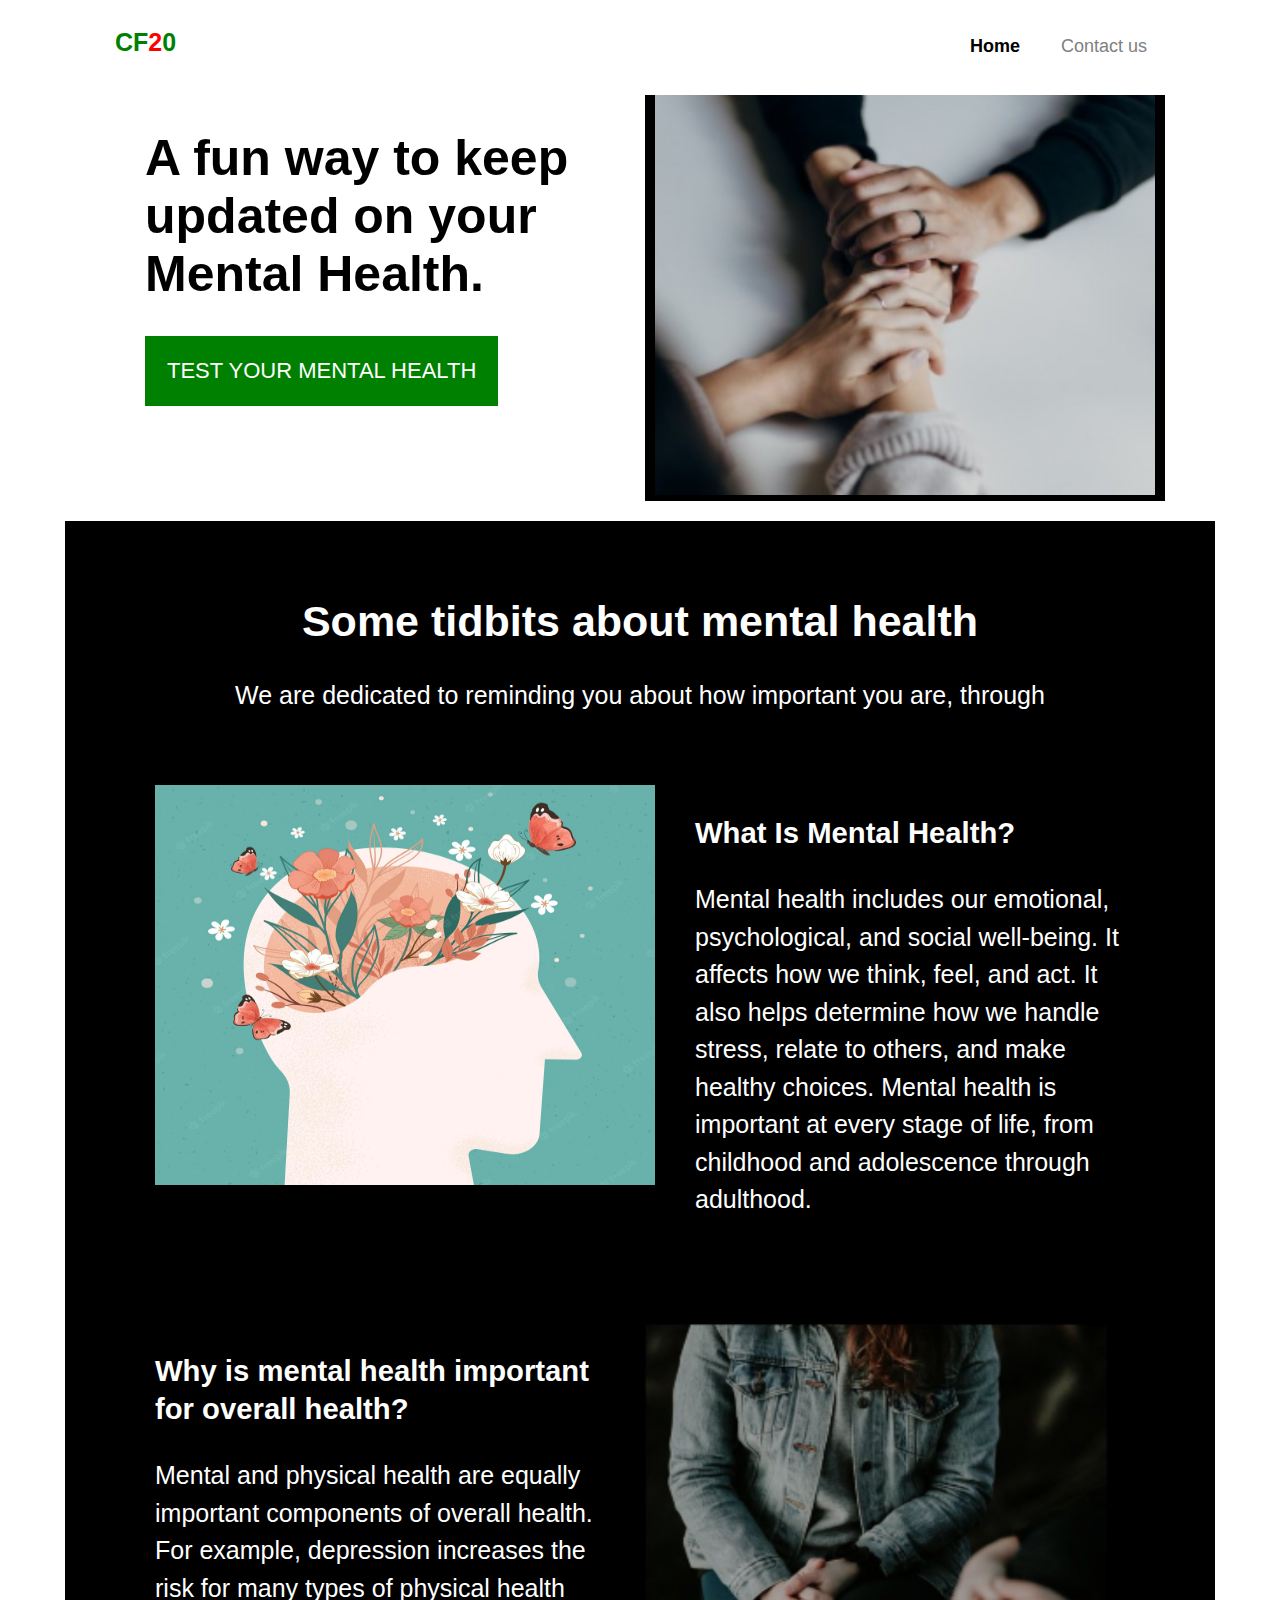
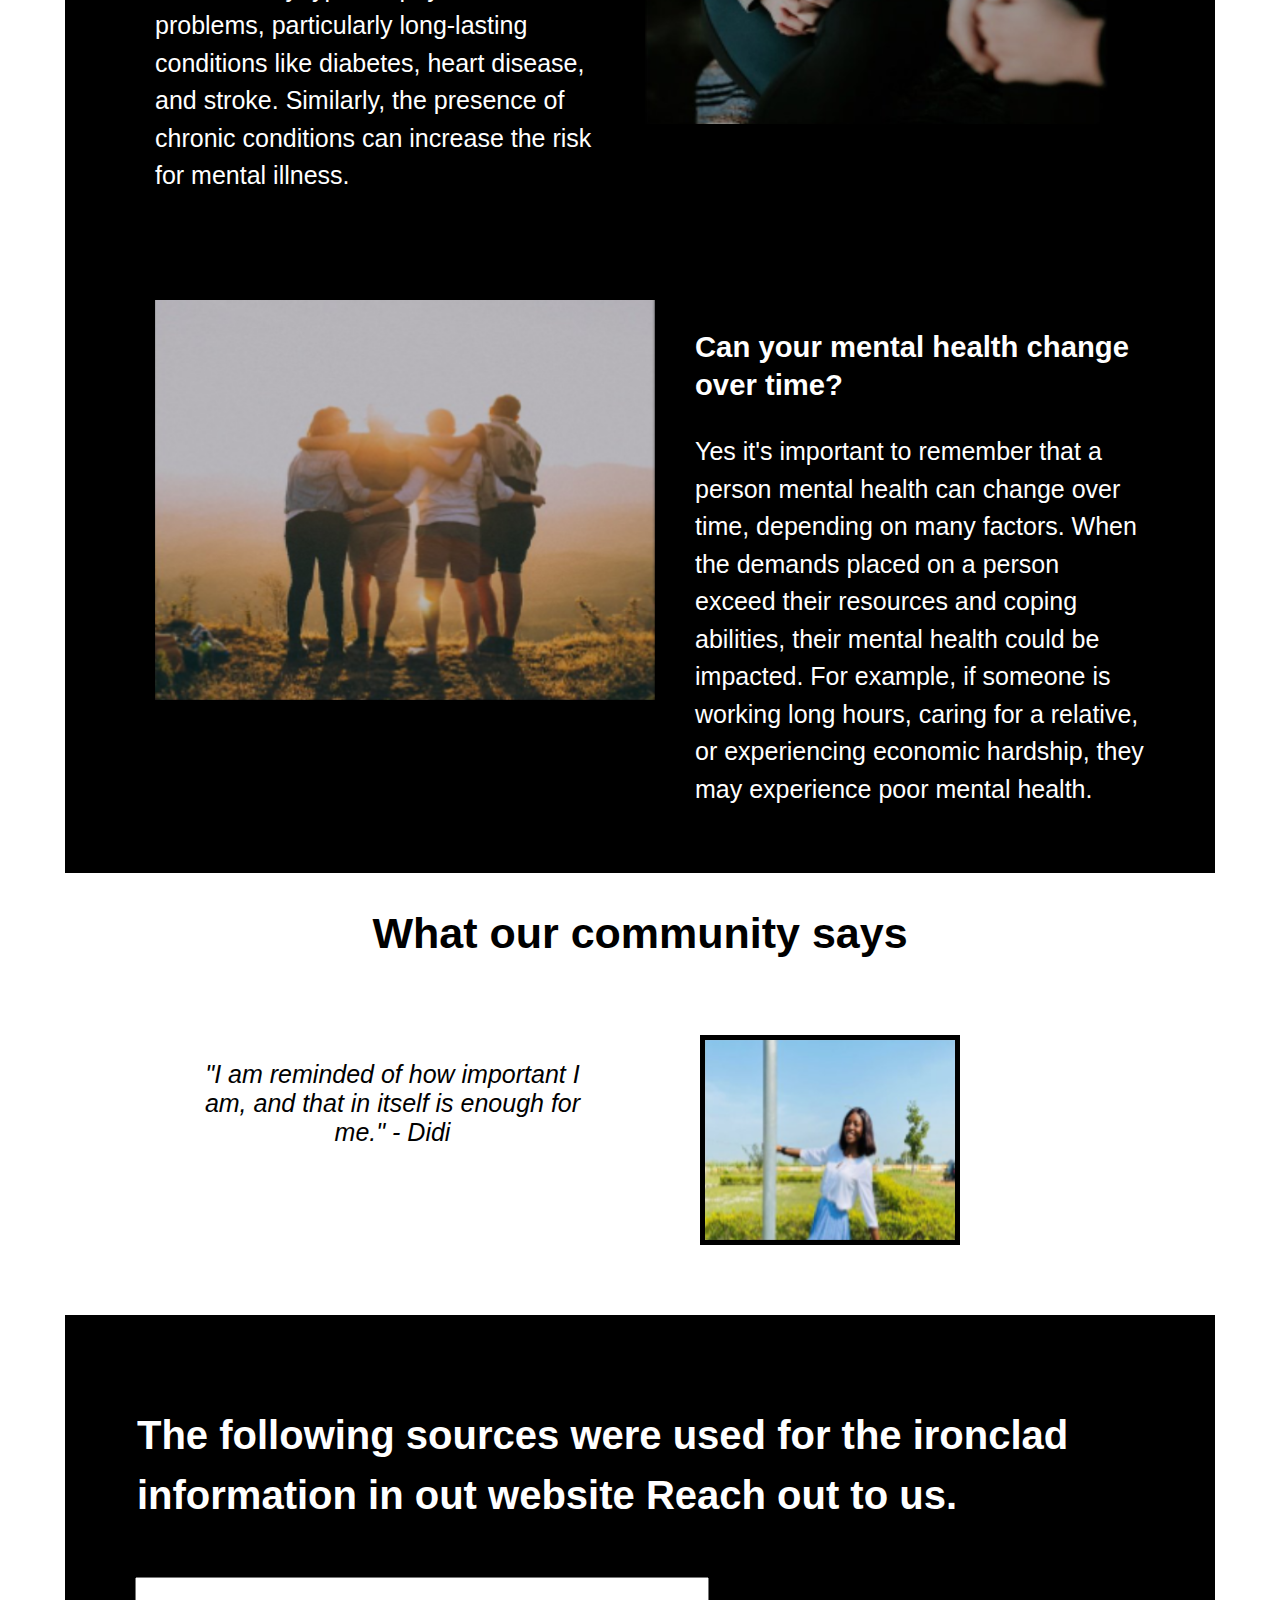
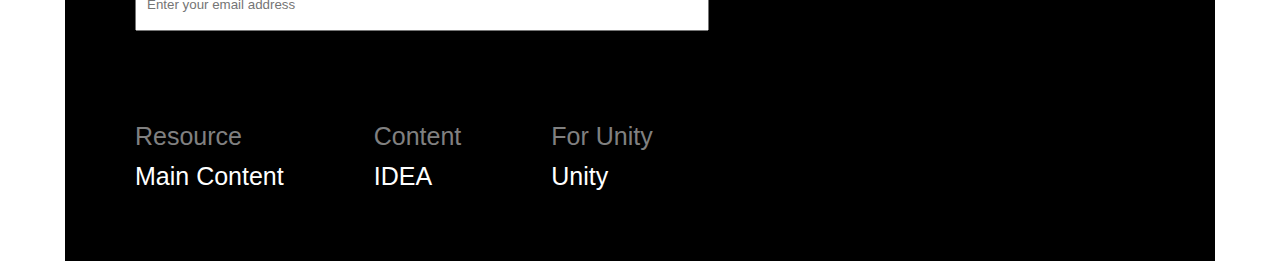
==== commit 6c7b87af: "UPT" ====
--- a/index.html
+++ b/index.html
@@ -27,7 +27,7 @@
                     <h1>A fun way to
                         keep updated on your<br>
                         Mental Health.</h1>
-                    <div class="join-com"> <a href="# link here " target="_blank"><p> Join Our Community</p> </a></div>
+                    <div class="join-com"> <a href="https://projectpageCF20.github.io/Game" target="_blank"><p>TEST YOUR MENTAL HEALTH</p> </a></div>
                 </article>
                 <article class="black"> <img src="images/peoplehands.png" alt=""></article>
             </header>
@@ -122,4 +122,4 @@
             </footer>
     </div>
 </body>
-</html>+</html>
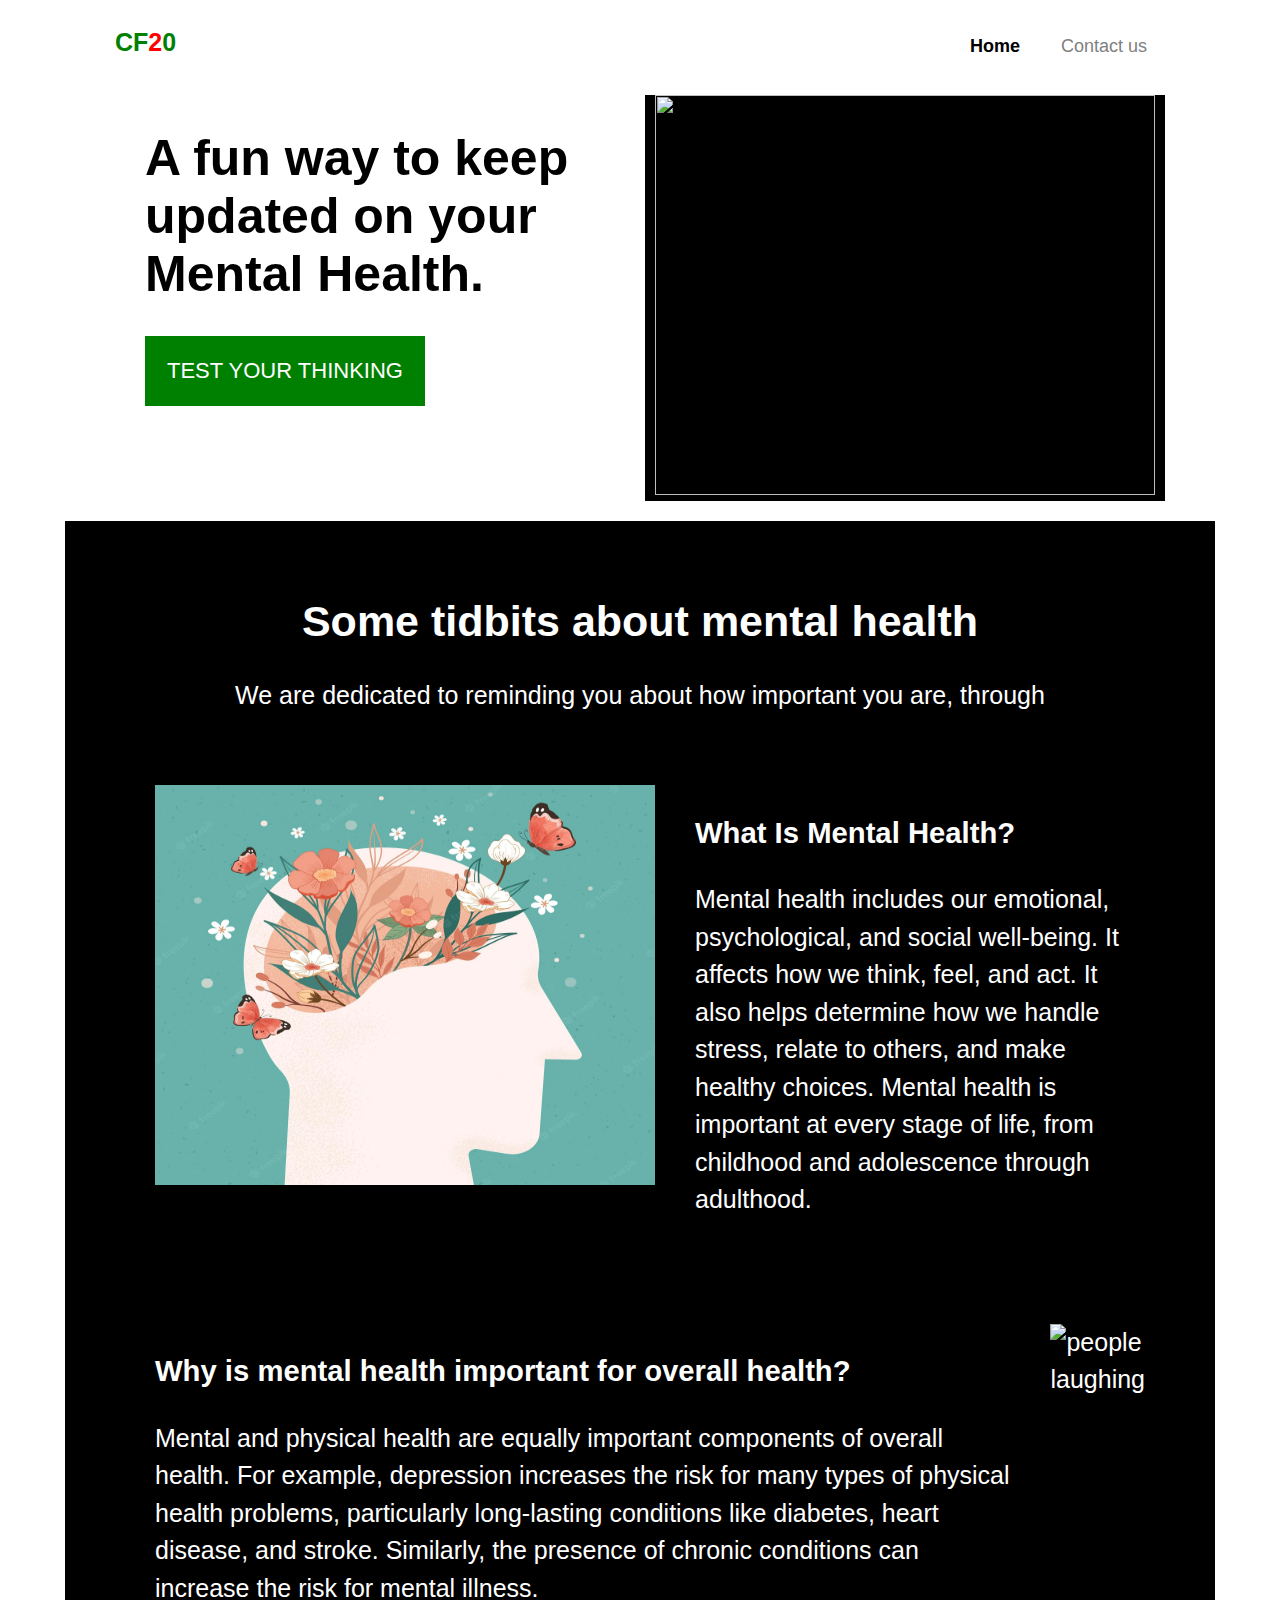
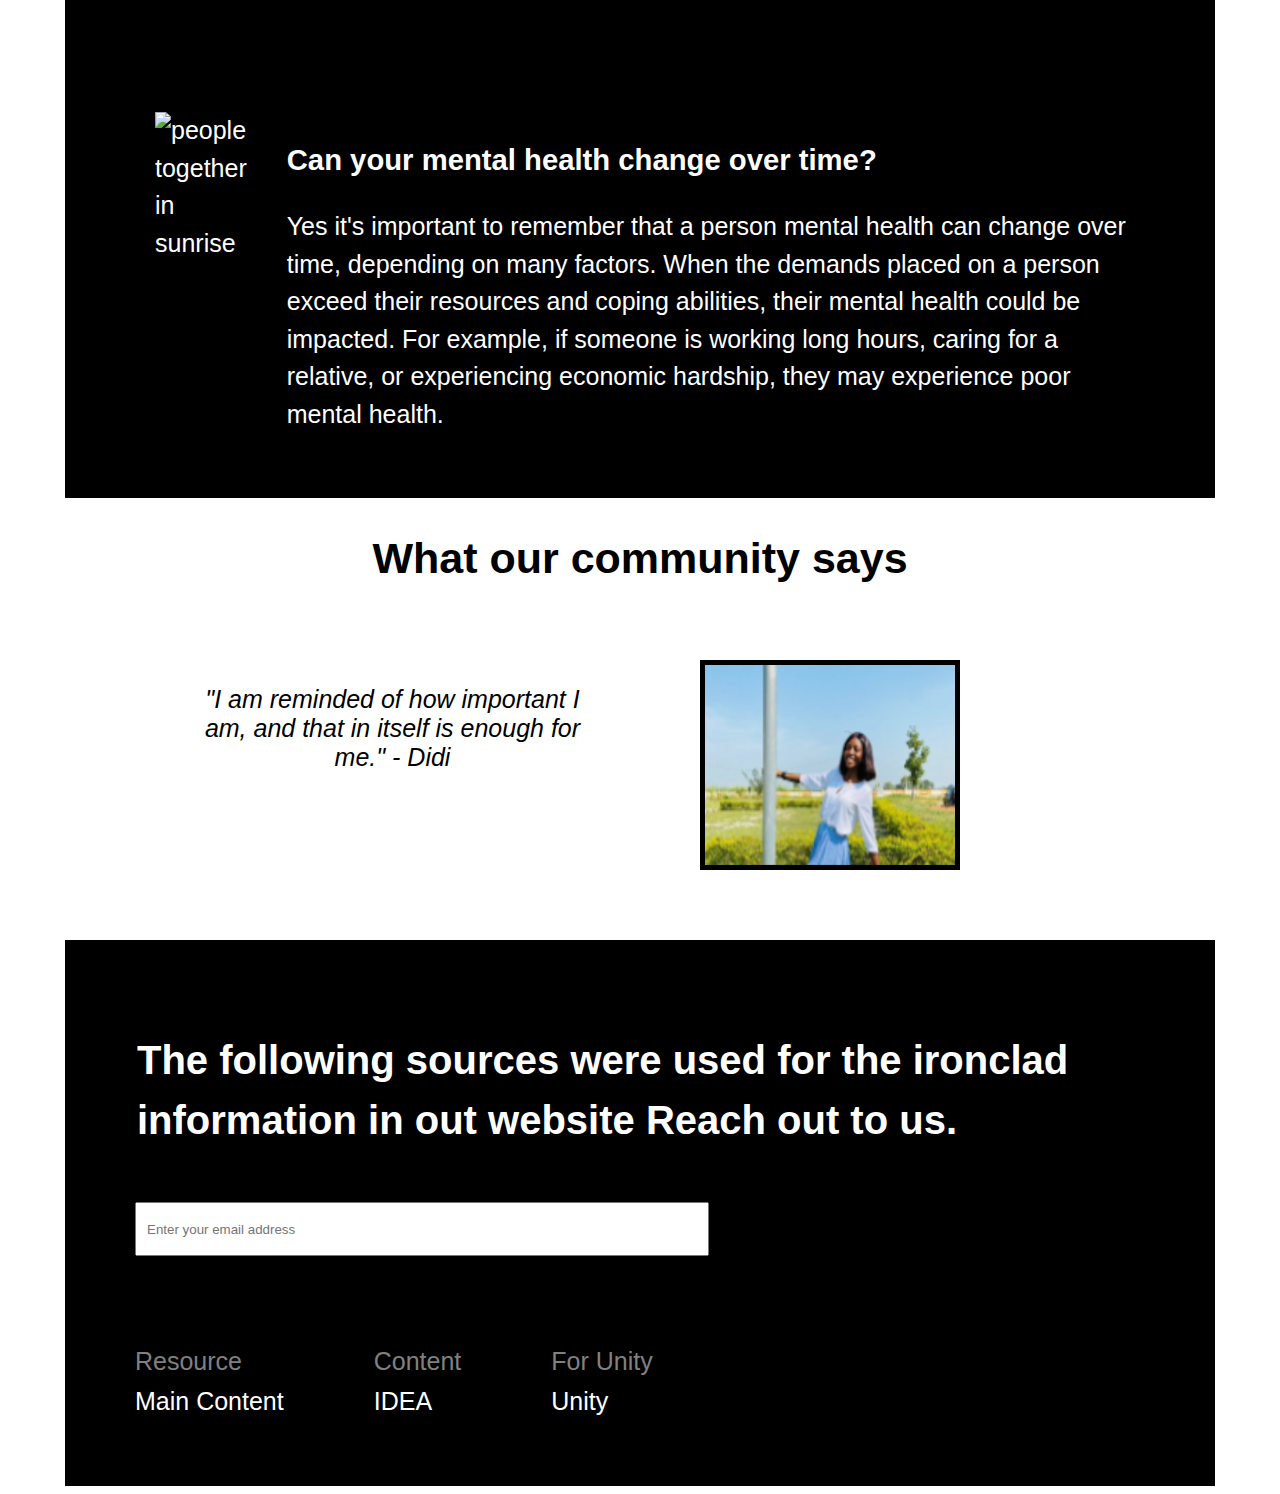
==== commit 8ab1246d: "Update index.html" ====
--- a/index.html
+++ b/index.html
@@ -27,9 +27,9 @@
                     <h1>A fun way to
                         keep updated on your<br>
                         Mental Health.</h1>
-                    <div class="join-com"> <a href="https://projectpageCF20.github.io/Game" target="_blank"><p>TEST YOUR MENTAL HEALTH</p> </a></div>
+                    <div class="join-com"> <a href="# link here " target="_blank"><p> TEST YOUR THINKING</p> </a></div>
                 </article>
-                <article class="black"> <img src="images/peoplehands.png" alt=""></article>
+                <article class="black"> <img src="images/istockphoto-1294477039-612x612.jpg" alt=""></article>
             </header>
             <!--header end-->
         </div>
@@ -58,14 +58,14 @@
                     <p> Mental and physical health are equally important components of overall health. For example, depression increases the risk for many types of physical health problems, particularly long-lasting conditions like diabetes, heart disease, and stroke. Similarly, the presence of chronic conditions can increase the risk for mental illness.</p>
                 </article>
                 <article>
-                    <img src="images/hand.png" alt="people laughing">
+                    <img src="images/istockphoto-1294477039-612x612.jpg" alt="people laughing">
                 </article>
             </section>
             <!--end of third section-->
             <!--fourth section-->
             <section>
                 <article>
-                    <img src="images/sunshine people.png" alt="people together in sunrise">
+                    <img src="images/" alt="people together in sunrise">
                 </article>
                 <article>
                     <h3>Can your mental health change over time?</h3>
@@ -103,19 +103,19 @@
                     <article>
                         <ul>
                             <li id="grey">Resource</li>
-                            <li><a href="https://www.cdc.gov/">Main Content</a></li>
+                            <li><a href="https://www.cdc.gov/"  onMouseOver="this.style.color='#FF0'" onMouseOut="this.style.color='#00F'">Main Content</a></li>
                         </ul>
                     </article>
                     <article>
                         <ul>
                             <li id="grey">Content</li>
-                            <li><a href="https://humanbenchmark.com/"> IDEA </a></li>
+                            <li><a href="https://humanbenchmark.com/"  onMouseOver="this.style.color='#0F0'" onMouseOut="this.style.color='#0FF'"> IDEA </a></li>
                         </ul>
                     </article>
                     <article>
                         <ul>
                             <li id="grey">For Unity</li>
-                            <li><a href="https://unity.com/">Unity</a></li>
+                            <li><a href="https://unity.com/"  onMouseOver="this.style.color='#0F0'" onMouseOut="this.style.color='#00F'">Unity</a></li>
                         </ul>
                     </article>
                 </section>
